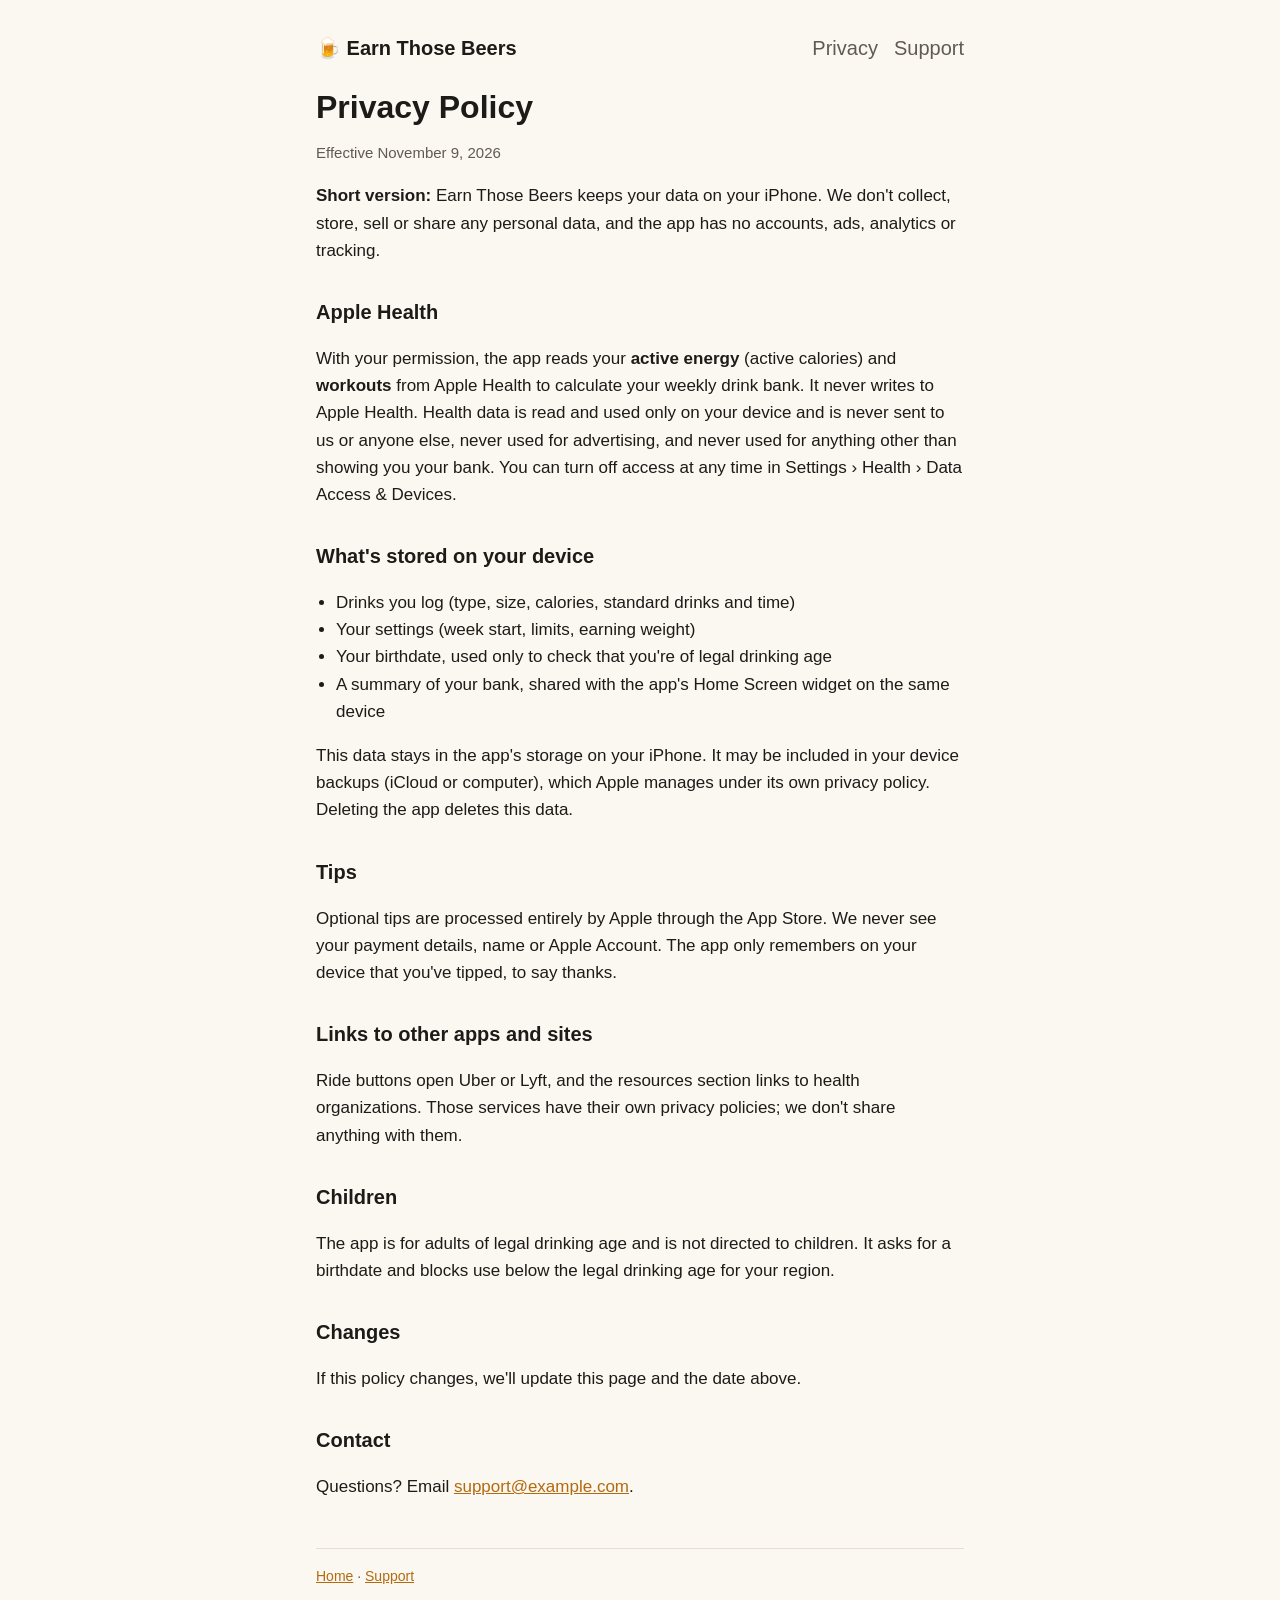
==== privacy/index.html @ 3bd2c5c2 "Site: home, privacy policy, support Co-Authored-By: Claude Opus 5.5 <noreply@anthropic.com> Claude-S" ====
<!doctype html>
<html lang="en">
<head>
<meta charset="utf-8">
<meta name="viewport" content="width=device-width, initial-scale=1">
<title>Privacy Policy · Earn Those Beers</title>
<link rel="stylesheet" href="../style.css">
</head>
<body>
<main>
<header><a href="../">🍺 Earn Those Beers</a><nav><a href="../privacy/">Privacy</a><a href="../support/">Support</a></nav></header>

<h1>Privacy Policy</h1>
<p class="muted">Effective November 9, 2026</p>

<p><strong>Short version:</strong> Earn Those Beers keeps your data on your iPhone. We don't collect, store, sell or share any personal data, and the app has no accounts, ads, analytics or tracking.</p>

<h2>Apple Health</h2>
<p>With your permission, the app reads your <strong>active energy</strong> (active calories) and <strong>workouts</strong> from Apple Health to calculate your weekly drink bank. It never writes to Apple Health. Health data is read and used only on your device and is never sent to us or anyone else, never used for advertising, and never used for anything other than showing you your bank. You can turn off access at any time in Settings › Health › Data Access & Devices.</p>

<h2>What's stored on your device</h2>
<ul>
<li>Drinks you log (type, size, calories, standard drinks and time)</li>
<li>Your settings (week start, limits, earning weight)</li>
<li>Your birthdate, used only to check that you're of legal drinking age</li>
<li>A summary of your bank, shared with the app's Home Screen widget on the same device</li>
</ul>
<p>This data stays in the app's storage on your iPhone. It may be included in your device backups (iCloud or computer), which Apple manages under its own privacy policy. Deleting the app deletes this data.</p>

<h2>Tips</h2>
<p>Optional tips are processed entirely by Apple through the App Store. We never see your payment details, name or Apple Account. The app only remembers on your device that you've tipped, to say thanks.</p>

<h2>Links to other apps and sites</h2>
<p>Ride buttons open Uber or Lyft, and the resources section links to health organizations. Those services have their own privacy policies; we don't share anything with them.</p>

<h2>Children</h2>
<p>The app is for adults of legal drinking age and is not directed to children. It asks for a birthdate and blocks use below the legal drinking age for your region.</p>

<h2>Changes</h2>
<p>If this policy changes, we'll update this page and the date above.</p>

<h2>Contact</h2>
<p>Questions? Email <a href="mailto:support@example.com">support@example.com</a>.</p>

<footer><a href="../">Home</a> · <a href="../support/">Support</a></footer>
</main>
</body>
</html>
---- style.css ----
:root {
  --bg: #fbf8f2; --text: #1d1b18; --muted: #5f5a52; --accent: #b4690e; --card: #ffffff; --line: #e6dfd2;
  color-scheme: light dark;
}
@media (prefers-color-scheme: dark) {
  :root { --bg: #161412; --text: #f1ede6; --muted: #aaa398; --accent: #f0a640; --card: #201d1a; --line: #34302b; }
}
* { box-sizing: border-box; }
body {
  margin: 0; background: var(--bg); color: var(--text);
  font: 17px/1.6 -apple-system, BlinkMacSystemFont, "Segoe UI", Roboto, sans-serif;
}
main { max-width: 680px; margin: 0 auto; padding: 32px 16px 64px; }
header { display: flex; align-items: center; gap: 12px; margin-bottom: 24px; }
header a { color: inherit; text-decoration: none; font-weight: 700; font-size: 20px; }
nav { margin-left: auto; display: flex; gap: 16px; font-size: 15px; }
nav a { color: var(--muted); font-weight: 500; }
h1 { font-size: 32px; line-height: 1.2; margin: 8px 0 12px; }
h2 { font-size: 20px; margin: 32px 0 8px; }
p, li { color: var(--text); }
.muted { color: var(--muted); font-size: 15px; }
a { color: var(--accent); }
.card { background: var(--card); border: 1px solid var(--line); border-radius: 14px; padding: 16px 20px; margin: 16px 0; }
ul { padding-left: 20px; }
footer { margin-top: 48px; padding-top: 16px; border-top: 1px solid var(--line); font-size: 14px; color: var(--muted); }
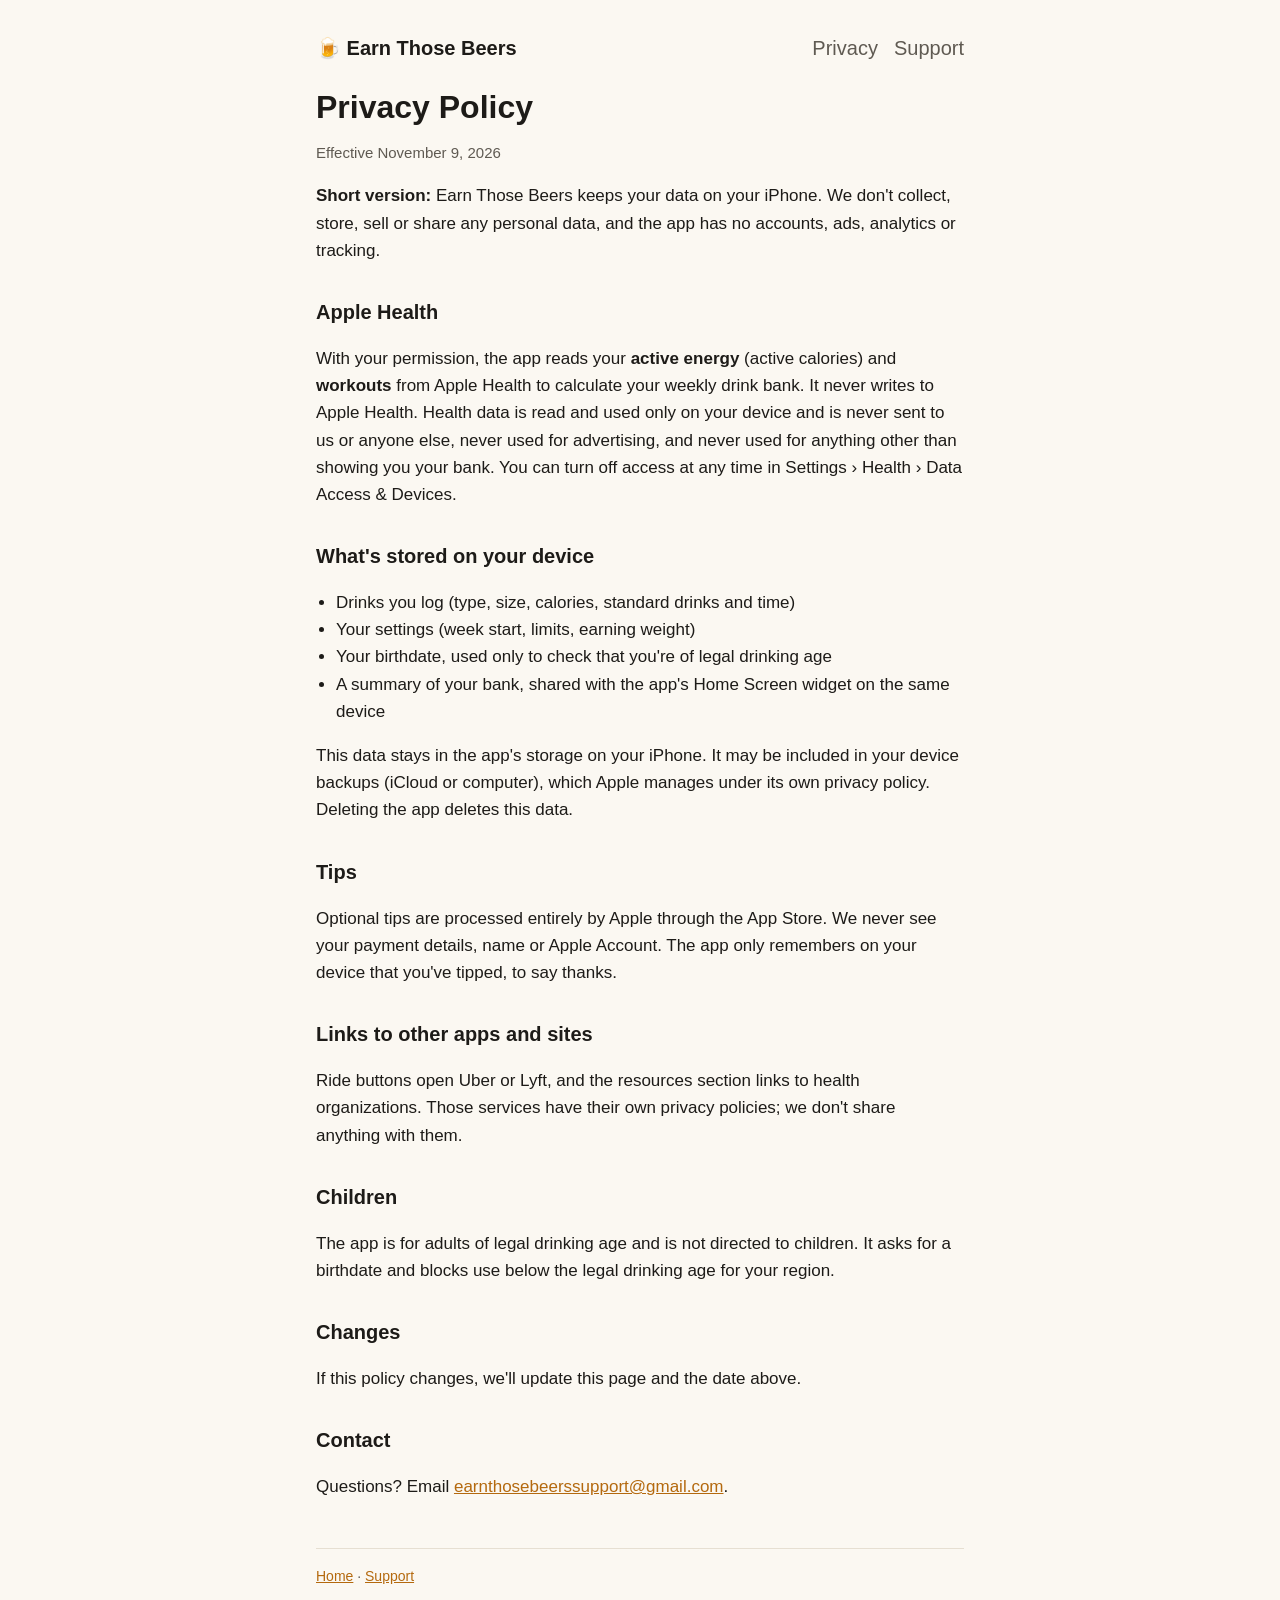
==== commit fe6a1e07: "Use earnthosebeerssupport@gmail.com as the contact email Co-Authored-By: Claude Opus 5.5 <noreply@an" ====
--- a/privacy/index.html
+++ b/privacy/index.html
@@ -40,7 +40,7 @@
 <p>If this policy changes, we'll update this page and the date above.</p>
 
 <h2>Contact</h2>
-<p>Questions? Email <a href="mailto:support@example.com">support@example.com</a>.</p>
+<p>Questions? Email <a href="mailto:earnthosebeerssupport@gmail.com">earnthosebeerssupport@gmail.com</a>.</p>
 
 <footer><a href="../">Home</a> · <a href="../support/">Support</a></footer>
 </main>
